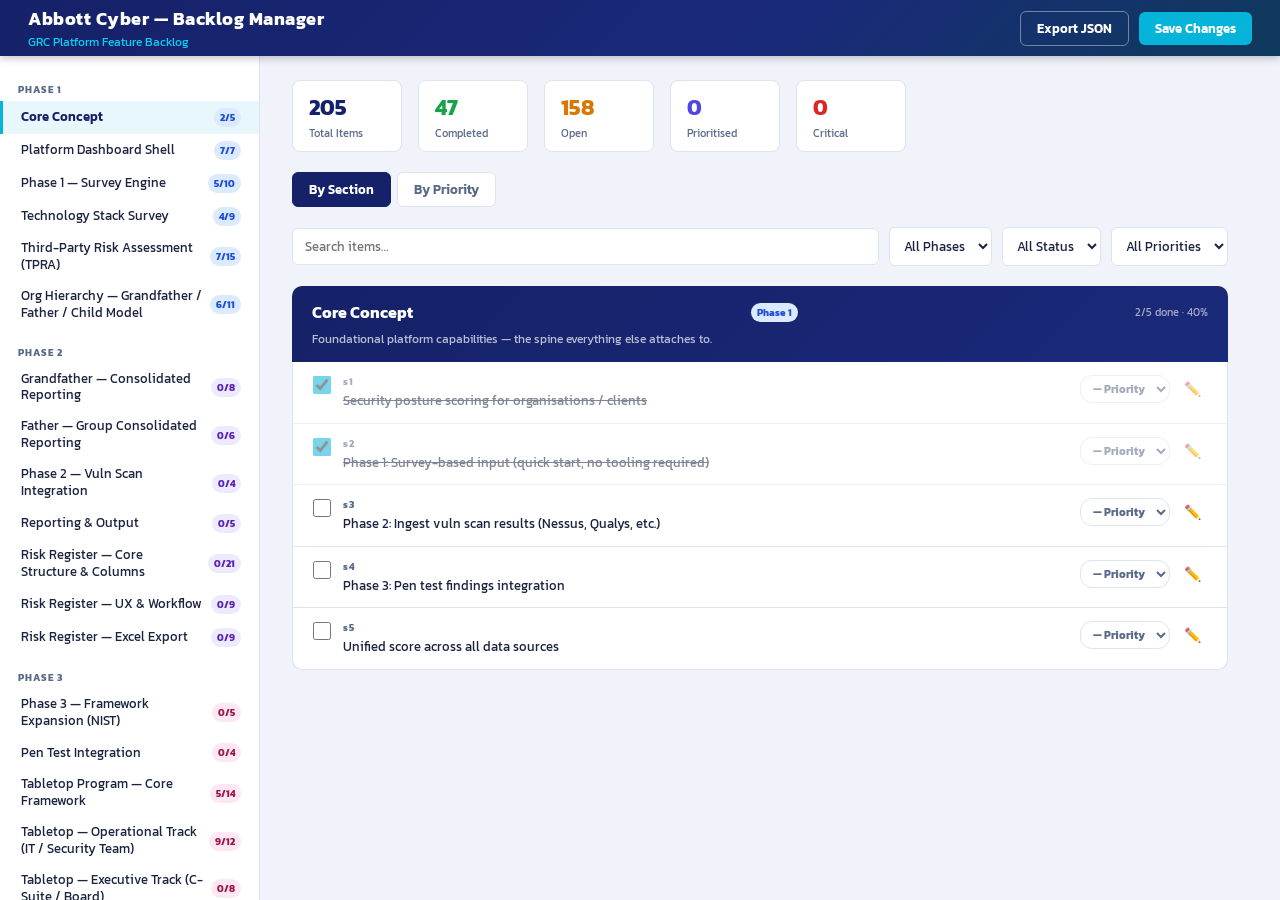
==== backlog-manager.html @ 42453153 "feat: add 8 new backlog items and backlog manager UI Added TPRA enhancements (tp11–tp15): Technical " ====
<!DOCTYPE html>
<html lang="en">
<head>
<meta charset="UTF-8">
<meta name="viewport" content="width=device-width, initial-scale=1.0">
<title>Abbott Cyber — Backlog Manager</title>
<link href="https://fonts.googleapis.com/css2?family=Kanit:wght@400;600;700&display=swap" rel="stylesheet">
<style>
  :root {
    --navy:   #152168;
    --navy2:  #1a2a7a;
    --cyan:   #07B4D9;
    --cyan2:  #07D1F2;
    --bg:     #f0f4fa;
    --card:   #fff;
    --border: #dde3ef;
    --text:   #1a2340;
    --muted:  #5a6a8a;
    --green:  #16a34a;
    --amber:  #d97706;
    --red:    #dc2626;
    --indigo: #4f46e5;
  }
  * { box-sizing: border-box; margin: 0; padding: 0; }
  body { font-family: 'Kanit', sans-serif; background: var(--bg); color: var(--text); font-size: 14px; }

  /* TOP BAR */
  .topbar {
    background: linear-gradient(135deg, var(--navy) 0%, var(--navy2) 60%, #0e3a5c 100%);
    color: #fff;
    padding: 0 28px;
    height: 56px;
    display: flex;
    align-items: center;
    justify-content: space-between;
    box-shadow: 0 2px 8px rgba(0,0,0,.25);
    position: sticky;
    top: 0;
    z-index: 100;
  }
  .topbar-title { font-size: 18px; font-weight: 700; letter-spacing: .5px; }
  .topbar-sub { font-size: 12px; color: var(--cyan2); margin-top: 1px; }
  .topbar-actions { display: flex; gap: 10px; align-items: center; }
  .btn { padding: 7px 16px; border-radius: 6px; font-family: 'Kanit', sans-serif; font-size: 13px; font-weight: 600; cursor: pointer; border: none; transition: all .15s; }
  .btn-cyan { background: var(--cyan); color: #fff; }
  .btn-cyan:hover { background: var(--cyan2); }
  .btn-outline { background: transparent; border: 1.5px solid rgba(255,255,255,.4); color: #fff; }
  .btn-outline:hover { border-color: var(--cyan); color: var(--cyan); }
  .btn-sm { padding: 4px 10px; font-size: 12px; }

  /* LAYOUT */
  .layout { display: flex; min-height: calc(100vh - 56px); }

  /* SIDEBAR */
  .sidebar {
    width: 260px;
    min-width: 260px;
    background: #fff;
    border-right: 1px solid var(--border);
    padding: 16px 0;
    position: sticky;
    top: 56px;
    height: calc(100vh - 56px);
    overflow-y: auto;
  }
  .sidebar-section { padding: 6px 0; }
  .sidebar-header {
    font-size: 10px;
    font-weight: 700;
    color: var(--muted);
    letter-spacing: 1px;
    text-transform: uppercase;
    padding: 4px 18px 4px;
  }
  .sidebar-item {
    display: flex;
    align-items: center;
    gap: 8px;
    padding: 7px 18px;
    cursor: pointer;
    border-left: 3px solid transparent;
    transition: all .12s;
    font-size: 13px;
  }
  .sidebar-item:hover { background: var(--bg); }
  .sidebar-item.active { border-left-color: var(--cyan); background: #e8f7fc; color: var(--navy); font-weight: 600; }
  .sidebar-phase-badge {
    margin-left: auto;
    font-size: 10px;
    padding: 2px 6px;
    border-radius: 10px;
    font-weight: 700;
  }
  .phase-1 { background: #dbeafe; color: #1d4ed8; }
  .phase-2 { background: #ede9fe; color: #5b21b6; }
  .phase-3 { background: #fce7f3; color: #9d174d; }
  .sidebar-count { font-size: 11px; color: var(--muted); }

  /* MAIN */
  .main { flex: 1; padding: 24px 32px; max-width: 1000px; }

  /* FILTER BAR */
  .filter-bar {
    display: flex;
    gap: 10px;
    margin-bottom: 20px;
    align-items: center;
    flex-wrap: wrap;
  }
  .filter-bar input {
    flex: 1;
    min-width: 200px;
    padding: 8px 12px;
    border: 1.5px solid var(--border);
    border-radius: 6px;
    font-family: 'Kanit', sans-serif;
    font-size: 13px;
    background: #fff;
    color: var(--text);
  }
  .filter-bar input:focus { outline: none; border-color: var(--cyan); }
  .filter-bar select {
    padding: 8px 10px;
    border: 1.5px solid var(--border);
    border-radius: 6px;
    font-family: 'Kanit', sans-serif;
    font-size: 13px;
    background: #fff;
    color: var(--text);
    cursor: pointer;
  }
  .filter-bar select:focus { outline: none; border-color: var(--cyan); }

  /* SECTION HEADER */
  .section-header {
    background: linear-gradient(135deg, var(--navy), var(--navy2));
    color: #fff;
    border-radius: 10px 10px 0 0;
    padding: 14px 20px;
    margin-bottom: 0;
  }
  .section-header h2 { font-size: 16px; font-weight: 700; }
  .section-header .section-meta { font-size: 12px; color: var(--cyan2); margin-top: 2px; }
  .section-desc { font-size: 12px; color: rgba(255,255,255,.7); margin-top: 6px; line-height: 1.5; }

  /* ITEM CARDS */
  .items-container {
    border: 1px solid var(--border);
    border-top: none;
    border-radius: 0 0 10px 10px;
    overflow: hidden;
    margin-bottom: 28px;
    background: #fff;
  }
  .item-row {
    display: flex;
    align-items: flex-start;
    gap: 12px;
    padding: 12px 20px;
    border-bottom: 1px solid var(--border);
    transition: background .1s;
  }
  .item-row:last-child { border-bottom: none; }
  .item-row:hover { background: #fafbfe; }
  .item-row.done-row { opacity: .55; }
  .item-row.done-row .item-text { text-decoration: line-through; }

  .item-check {
    width: 18px;
    height: 18px;
    accent-color: var(--cyan);
    cursor: pointer;
    margin-top: 2px;
    flex-shrink: 0;
  }
  .item-body { flex: 1; min-width: 0; }
  .item-id { font-size: 10px; color: var(--muted); font-weight: 700; letter-spacing: .5px; margin-bottom: 2px; }
  .item-text { font-size: 13px; line-height: 1.5; color: var(--text); }
  .item-notes { font-size: 11px; color: var(--muted); margin-top: 4px; line-height: 1.4; font-style: italic; }

  .item-controls { display: flex; gap: 8px; align-items: center; flex-shrink: 0; margin-top: 1px; }

  /* PRIORITY BADGE */
  .priority-select {
    padding: 4px 8px;
    border-radius: 12px;
    font-family: 'Kanit', sans-serif;
    font-size: 11px;
    font-weight: 700;
    border: 1.5px solid var(--border);
    cursor: pointer;
    background: #fff;
    color: var(--muted);
    transition: all .12s;
  }
  .priority-select:focus { outline: none; }
  .priority-select.p-critical { background: #fef2f2; border-color: var(--red); color: var(--red); }
  .priority-select.p-high { background: #fff7ed; border-color: #ea580c; color: #ea580c; }
  .priority-select.p-medium { background: #fffbeb; border-color: var(--amber); color: var(--amber); }
  .priority-select.p-low { background: #f0fdf4; border-color: var(--green); color: var(--green); }
  .priority-select.p-none { background: #fff; border-color: var(--border); color: var(--muted); }

  /* EDIT INLINE */
  .item-text-edit {
    width: 100%;
    font-family: 'Kanit', sans-serif;
    font-size: 13px;
    line-height: 1.5;
    padding: 4px 6px;
    border: 1.5px solid var(--cyan);
    border-radius: 4px;
    resize: vertical;
    color: var(--text);
    background: #f8fdff;
  }
  .item-text-edit:focus { outline: none; }
  .edit-actions { display: flex; gap: 6px; margin-top: 6px; }
  .btn-save { background: var(--cyan); color: #fff; }
  .btn-save:hover { background: var(--cyan2); }
  .btn-cancel { background: var(--bg); color: var(--muted); border: 1px solid var(--border); }
  .btn-icon {
    background: none;
    border: none;
    cursor: pointer;
    color: var(--muted);
    padding: 4px 6px;
    border-radius: 4px;
    font-size: 14px;
    transition: all .12s;
  }
  .btn-icon:hover { background: var(--bg); color: var(--navy); }

  /* STATS BAR */
  .stats-bar {
    display: flex;
    gap: 16px;
    margin-bottom: 20px;
    flex-wrap: wrap;
  }
  .stat-chip {
    background: #fff;
    border: 1px solid var(--border);
    border-radius: 8px;
    padding: 10px 16px;
    min-width: 110px;
  }
  .stat-val { font-size: 22px; font-weight: 700; color: var(--navy); }
  .stat-label { font-size: 11px; color: var(--muted); margin-top: 1px; }

  /* PRIORITY VIEW */
  .priority-group { margin-bottom: 24px; }
  .priority-group-header {
    font-size: 12px;
    font-weight: 700;
    letter-spacing: .5px;
    text-transform: uppercase;
    padding: 8px 16px;
    border-radius: 6px;
    margin-bottom: 8px;
    display: flex;
    align-items: center;
    gap: 8px;
  }
  .pg-critical { background: #fef2f2; color: var(--red); border: 1px solid #fecaca; }
  .pg-high { background: #fff7ed; color: #c2410c; border: 1px solid #fed7aa; }
  .pg-medium { background: #fffbeb; color: #92400e; border: 1px solid #fde68a; }
  .pg-low { background: #f0fdf4; color: #166534; border: 1px solid #bbf7d0; }
  .pg-unset { background: var(--bg); color: var(--muted); border: 1px solid var(--border); }
  .pg-count { margin-left: auto; font-size: 11px; }

  /* TOAST */
  #toast {
    position: fixed;
    bottom: 24px;
    right: 24px;
    background: var(--navy);
    color: #fff;
    padding: 10px 18px;
    border-radius: 8px;
    font-size: 13px;
    font-weight: 600;
    box-shadow: 0 4px 12px rgba(0,0,0,.3);
    z-index: 9999;
    display: none;
    animation: fadein .2s ease;
  }
  @keyframes fadein { from { opacity:0; transform:translateY(8px); } to { opacity:1; transform:translateY(0); } }

  /* VIEW TABS */
  .view-tabs { display: flex; gap: 6px; margin-bottom: 20px; }
  .view-tab {
    padding: 7px 16px;
    border-radius: 6px;
    font-size: 13px;
    font-weight: 600;
    cursor: pointer;
    background: #fff;
    border: 1.5px solid var(--border);
    color: var(--muted);
    transition: all .12s;
  }
  .view-tab.active { background: var(--navy); color: #fff; border-color: var(--navy); }
  .view-tab:hover:not(.active) { border-color: var(--cyan); color: var(--navy); }

  .hidden { display: none !important; }
</style>
</head>
<body>

<div class="topbar">
  <div>
    <div class="topbar-title">Abbott Cyber — Backlog Manager</div>
    <div class="topbar-sub">GRC Platform Feature Backlog</div>
  </div>
  <div class="topbar-actions">
    <button class="btn btn-outline" onclick="exportJSON()">Export JSON</button>
    <button class="btn btn-cyan" onclick="saveAll()">Save Changes</button>
  </div>
</div>

<div class="layout">
  <!-- SIDEBAR -->
  <div class="sidebar" id="sidebar"></div>

  <!-- MAIN CONTENT -->
  <div class="main">
    <div class="stats-bar" id="statsBar"></div>

    <div class="view-tabs">
      <div class="view-tab active" data-view="section" onclick="switchView('section')">By Section</div>
      <div class="view-tab" data-view="priority" onclick="switchView('priority')">By Priority</div>
    </div>

    <div class="filter-bar">
      <input type="text" id="searchInput" placeholder="Search items…" oninput="renderMain()">
      <select id="phaseFilter" onchange="renderMain()">
        <option value="">All Phases</option>
        <option value="1">Phase 1</option>
        <option value="2">Phase 2</option>
        <option value="3">Phase 3</option>
      </select>
      <select id="statusFilter" onchange="renderMain()">
        <option value="">All Status</option>
        <option value="open">Open</option>
        <option value="done">Done</option>
      </select>
      <select id="priorityFilter" onchange="renderMain()">
        <option value="">All Priorities</option>
        <option value="Critical">Critical</option>
        <option value="High">High</option>
        <option value="Medium">Medium</option>
        <option value="Low">Low</option>
        <option value="none">Unset</option>
      </select>
    </div>

    <div id="mainContent"></div>
  </div>
</div>

<div id="toast"></div>

<script>
// ── DATA ──────────────────────────────────────────────────────────────────────
let backlog = null;
let activeSectionId = null;
let activeView = 'section';
let editingItemId = null;

const BACKLOG_PATH = 'backlog.json';
const PRIORITY_LEVELS = ['Critical', 'High', 'Medium', 'Low'];
const PRIORITY_CLASS = { Critical: 'p-critical', High: 'p-high', Medium: 'p-medium', Low: 'p-low' };

async function loadBacklog() {
  try {
    const r = await fetch(BACKLOG_PATH + '?t=' + Date.now());
    backlog = await r.json();
    activeSectionId = backlog.sections[0].id;
    renderSidebar();
    renderStats();
    renderMain();
  } catch(e) {
    document.getElementById('mainContent').innerHTML =
      `<div style="color:red;padding:20px">Could not load backlog.json — open this file from the same folder as backlog.json.</div>`;
  }
}

// ── SIDEBAR ───────────────────────────────────────────────────────────────────
function renderSidebar() {
  const phases = [1, 2, 3];
  let html = '';
  for (const ph of phases) {
    const sections = backlog.sections.filter(s => s.phase === ph);
    if (!sections.length) continue;
    html += `<div class="sidebar-section">
      <div class="sidebar-header">Phase ${ph}</div>`;
    for (const sec of sections) {
      const total = sec.items.length;
      const done = sec.items.filter(i => i.done).length;
      const active = sec.id === activeSectionId ? 'active' : '';
      html += `<div class="sidebar-item ${active}" onclick="selectSection('${sec.id}')">
        <span style="flex:1;line-height:1.3">${sec.title}</span>
        <span class="sidebar-phase-badge phase-${ph}">${done}/${total}</span>
      </div>`;
    }
    html += `</div>`;
  }
  document.getElementById('sidebar').innerHTML = html;
}

function selectSection(id) {
  activeSectionId = id;
  renderSidebar();
  renderMain();
  document.getElementById('mainContent').scrollIntoView({ behavior: 'smooth', block: 'start' });
}

// ── STATS ─────────────────────────────────────────────────────────────────────
function renderStats() {
  const allItems = backlog.sections.flatMap(s => s.items);
  const total = allItems.length;
  const done = allItems.filter(i => i.done).length;
  const open = total - done;
  const prioritised = allItems.filter(i => i.priority && i.priority !== 'none').length;
  const critical = allItems.filter(i => i.priority === 'Critical').length;
  document.getElementById('statsBar').innerHTML = `
    <div class="stat-chip"><div class="stat-val">${total}</div><div class="stat-label">Total Items</div></div>
    <div class="stat-chip"><div class="stat-val" style="color:var(--green)">${done}</div><div class="stat-label">Completed</div></div>
    <div class="stat-chip"><div class="stat-val" style="color:var(--amber)">${open}</div><div class="stat-label">Open</div></div>
    <div class="stat-chip"><div class="stat-val" style="color:var(--indigo)">${prioritised}</div><div class="stat-label">Prioritised</div></div>
    <div class="stat-chip"><div class="stat-val" style="color:var(--red)">${critical}</div><div class="stat-label">Critical</div></div>
  `;
}

// ── MAIN CONTENT ──────────────────────────────────────────────────────────────
function switchView(v) {
  activeView = v;
  document.querySelectorAll('.view-tab').forEach(t => {
    t.classList.toggle('active', t.dataset.view === v);
  });
  renderMain();
}

function getFilters() {
  return {
    search: document.getElementById('searchInput').value.toLowerCase(),
    phase: document.getElementById('phaseFilter').value,
    status: document.getElementById('statusFilter').value,
    priority: document.getElementById('priorityFilter').value,
  };
}

function itemMatchesFilters(item, section, f) {
  if (f.search && !item.text.toLowerCase().includes(f.search) && !item.id.includes(f.search)) return false;
  if (f.phase && String(section.phase) !== f.phase) return false;
  if (f.status === 'open' && item.done) return false;
  if (f.status === 'done' && !item.done) return false;
  if (f.priority) {
    const ip = item.priority || 'none';
    if (f.priority === 'none' && ip !== 'none') return false;
    if (f.priority !== 'none' && ip !== f.priority) return false;
  }
  return true;
}

function renderMain() {
  if (!backlog) return;
  const f = getFilters();
  if (activeView === 'section') renderSectionView(f);
  else renderPriorityView(f);
}

function renderSectionView(f) {
  const sections = f.phase || f.search || f.status || f.priority
    ? backlog.sections
    : backlog.sections.filter(s => s.id === activeSectionId);

  let html = '';
  for (const sec of sections) {
    const items = sec.items.filter(item => itemMatchesFilters(item, sec, f));
    if (!items.length) continue;
    html += renderSection(sec, items);
  }
  if (!html) html = `<div style="color:var(--muted);padding:20px">No items match the current filters.</div>`;
  document.getElementById('mainContent').innerHTML = html;
}

function renderSection(sec, items) {
  const done = sec.items.filter(i => i.done).length;
  const pct = Math.round(done / sec.items.length * 100);
  let html = `
    <div class="section-header">
      <div style="display:flex;align-items:center;gap:12px">
        <h2>${sec.title}</h2>
        <span class="sidebar-phase-badge phase-${sec.phase}">Phase ${sec.phase}</span>
        <span style="font-size:11px;color:rgba(255,255,255,.6);margin-left:auto">${done}/${sec.items.length} done · ${pct}%</span>
      </div>
      ${sec.description ? `<div class="section-desc">${sec.description}</div>` : ''}
    </div>
    <div class="items-container">`;
  for (const item of items) {
    html += renderItem(item, sec);
  }
  html += `</div>`;
  return html;
}

function renderItem(item, sec) {
  const pClass = item.priority ? PRIORITY_CLASS[item.priority] || 'p-none' : 'p-none';
  const doneClass = item.done ? 'done-row' : '';
  const isEditing = editingItemId === item.id;

  let textHtml;
  if (isEditing) {
    textHtml = `
      <textarea class="item-text-edit" id="edit-${item.id}" rows="3">${escHtml(item.text)}</textarea>
      <div class="edit-actions">
        <button class="btn btn-sm btn-save" onclick="saveItemText('${item.id}')">Save</button>
        <button class="btn btn-sm btn-cancel" onclick="cancelEdit()">Cancel</button>
      </div>`;
  } else {
    textHtml = `<div class="item-text">${escHtml(item.text)}</div>`;
  }

  const notesHtml = item.notes ? `<div class="item-notes">${escHtml(item.notes)}</div>` : '';

  const priorityOptions = ['', ...PRIORITY_LEVELS].map(p => {
    const sel = (item.priority || '') === p ? 'selected' : '';
    const label = p || '— Priority';
    return `<option value="${p}" ${sel}>${label}</option>`;
  }).join('');

  return `
    <div class="item-row ${doneClass}" id="row-${item.id}">
      <input type="checkbox" class="item-check" ${item.done ? 'checked' : ''}
        onchange="toggleDone('${item.id}', this.checked)" title="Mark done">
      <div class="item-body">
        <div class="item-id">${item.id}</div>
        ${textHtml}
        ${notesHtml}
      </div>
      <div class="item-controls">
        <select class="priority-select ${pClass}" onchange="setPriority('${item.id}', this.value)" title="Set priority">
          ${priorityOptions}
        </select>
        ${!isEditing ? `<button class="btn-icon" onclick="startEdit('${item.id}')" title="Edit text">✏️</button>` : ''}
      </div>
    </div>`;
}

function renderPriorityView(f) {
  const groups = { Critical: [], High: [], Medium: [], Low: [], '': [] };
  for (const sec of backlog.sections) {
    for (const item of sec.items) {
      if (!itemMatchesFilters(item, sec, f)) continue;
      const p = item.priority || '';
      groups[p].push({ item, sec });
    }
  }

  const pgMeta = {
    Critical: { cls: 'pg-critical', label: 'Critical' },
    High:     { cls: 'pg-high',     label: 'High' },
    Medium:   { cls: 'pg-medium',   label: 'Medium' },
    Low:      { cls: 'pg-low',      label: 'Low' },
    '':       { cls: 'pg-unset',    label: 'Unset / No Priority' },
  };

  let html = '';
  for (const [p, entries] of Object.entries(groups)) {
    if (!entries.length) continue;
    const m = pgMeta[p];
    html += `<div class="priority-group">
      <div class="priority-group-header ${m.cls}">
        ${m.label}
        <span class="pg-count">${entries.length} item${entries.length !== 1 ? 's' : ''}</span>
      </div>
      <div class="items-container">`;
    for (const { item, sec } of entries) {
      html += renderItem(item, sec);
    }
    html += `</div></div>`;
  }
  if (!html) html = `<div style="color:var(--muted);padding:20px">No items match the current filters.</div>`;
  document.getElementById('mainContent').innerHTML = html;
}

// ── ACTIONS ───────────────────────────────────────────────────────────────────
function toggleDone(id, val) {
  const item = findItem(id);
  if (item) item.done = val;
  renderStats();
  renderMain();
  showToast(val ? '✅ Marked done' : '↩️ Marked open');
}

function setPriority(id, val) {
  const item = findItem(id);
  if (item) item.priority = val || null;
  renderStats();
  renderMain();
  showToast('Priority updated');
}

function startEdit(id) {
  editingItemId = id;
  renderMain();
  const el = document.getElementById(`edit-${id}`);
  if (el) { el.focus(); el.selectionStart = el.value.length; }
}

function saveItemText(id) {
  const el = document.getElementById(`edit-${id}`);
  if (!el) return;
  const item = findItem(id);
  if (item) item.text = el.value.trim();
  editingItemId = null;
  renderMain();
  showToast('Item updated');
}

function cancelEdit() {
  editingItemId = null;
  renderMain();
}

function findItem(id) {
  for (const sec of backlog.sections) {
    const item = sec.items.find(i => i.id === id);
    if (item) return item;
  }
  return null;
}

// ── SAVE / EXPORT ─────────────────────────────────────────────────────────────
function saveAll() {
  const json = JSON.stringify(backlog, null, 2);
  const blob = new Blob([json], { type: 'application/json' });
  const url = URL.createObjectURL(blob);
  const a = document.createElement('a');
  a.href = url;
  a.download = 'backlog.json';
  a.click();
  URL.revokeObjectURL(url);
  showToast('💾 backlog.json downloaded — replace the file in your project folder');
}

function exportJSON() {
  saveAll();
}

// ── UTILS ─────────────────────────────────────────────────────────────────────
function showToast(msg) {
  const t = document.getElementById('toast');
  t.textContent = msg;
  t.style.display = 'block';
  clearTimeout(t._timer);
  t._timer = setTimeout(() => { t.style.display = 'none'; }, 2500);
}

function escHtml(str) {
  return String(str || '').replace(/&/g,'&amp;').replace(/</g,'&lt;').replace(/>/g,'&gt;').replace(/"/g,'&quot;');
}

// ── INIT ──────────────────────────────────────────────────────────────────────
loadBacklog();
</script>
</body>
</html>
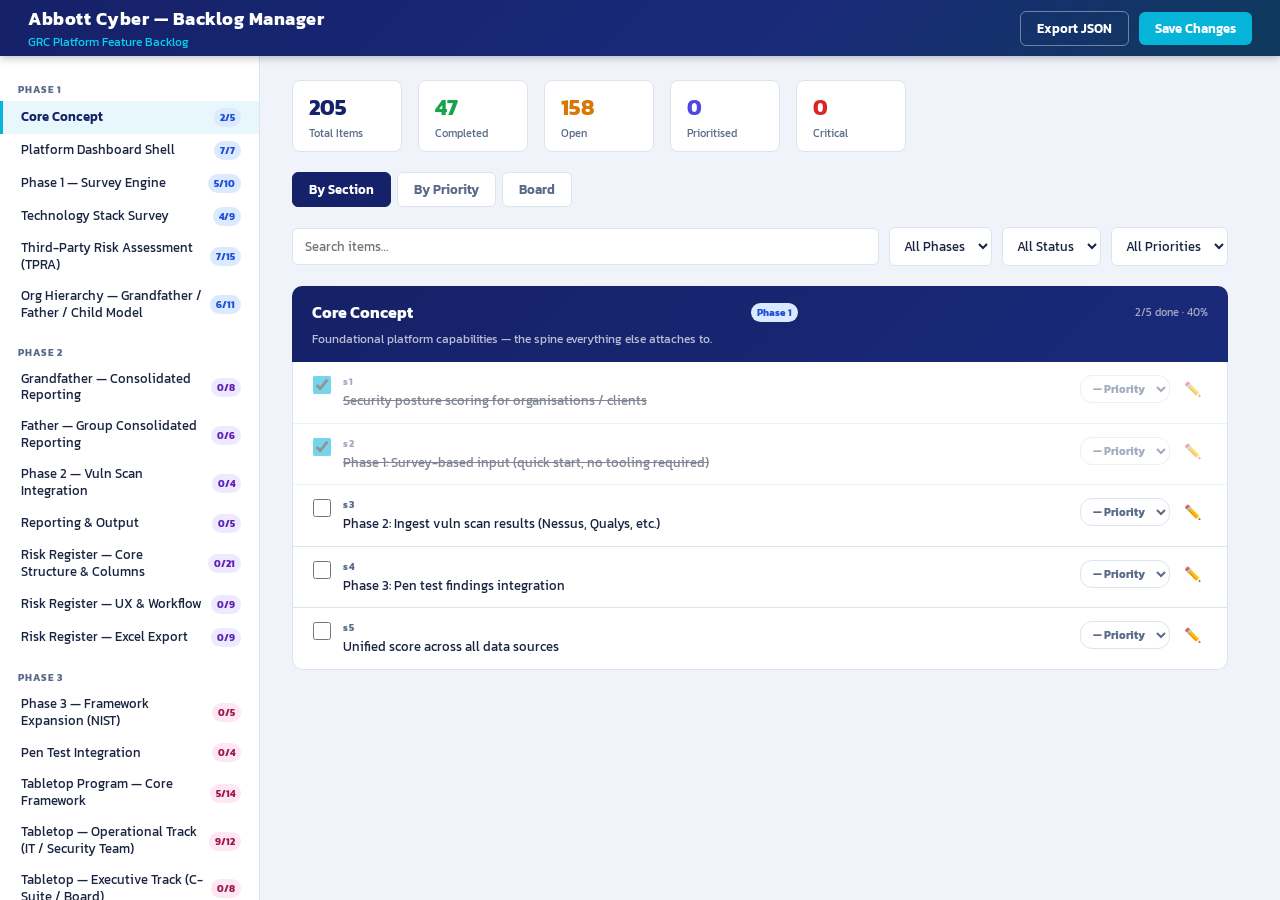
==== commit 783c90cc: "feat: add Trello-style board view to backlog manager New 'Board' tab shows all items as draggable ca" ====
--- a/backlog-manager.html
+++ b/backlog-manager.html
@@ -303,6 +303,43 @@
   .view-tab:hover:not(.active) { border-color: var(--cyan); color: var(--navy); }
 
   .hidden { display: none !important; }
+
+  /* BOARD VIEW */
+  .board-view { display: flex; gap: 14px; overflow-x: auto; padding-bottom: 20px; min-height: 420px; align-items: flex-start; }
+  .board-col {
+    min-width: 260px; width: 260px; flex-shrink: 0;
+    display: flex; flex-direction: column;
+    background: var(--bg); border-radius: 10px;
+    border: 2px solid transparent; transition: border-color .15s, background .15s;
+  }
+  .board-col.drag-over { border-color: var(--cyan); background: #e8f7fc; }
+  .board-col-header {
+    padding: 10px 14px; border-radius: 8px 8px 0 0;
+    font-size: 12px; font-weight: 700; letter-spacing: .5px; text-transform: uppercase;
+    display: flex; align-items: center; justify-content: space-between;
+  }
+  .board-col-body {
+    flex: 1; padding: 8px; display: flex; flex-direction: column; gap: 8px;
+    min-height: 80px; max-height: calc(100vh - 280px); overflow-y: auto;
+  }
+  .board-card {
+    background: #fff; border-radius: 7px; padding: 10px 12px;
+    border: 1px solid var(--border); border-left: 3px solid var(--border);
+    cursor: grab; transition: box-shadow .12s, opacity .12s; user-select: none;
+  }
+  .board-card:hover { box-shadow: 0 2px 8px rgba(0,0,0,.1); }
+  .board-card.dragging { opacity: .35; cursor: grabbing; }
+  .board-card.done-card .bc-text { text-decoration: line-through; color: var(--muted); }
+  .board-card.bc-critical { border-left-color: var(--red); }
+  .board-card.bc-high     { border-left-color: #ea580c; }
+  .board-card.bc-medium   { border-left-color: var(--amber); }
+  .board-card.bc-low      { border-left-color: var(--green); }
+  .bc-id   { font-size: 10px; color: var(--muted); font-weight: 700; margin-bottom: 4px; }
+  .bc-text { font-size: 12px; line-height: 1.45; color: var(--text); display: -webkit-box; -webkit-line-clamp: 3; -webkit-box-orient: vertical; overflow: hidden; }
+  .bc-footer { display: flex; align-items: center; gap: 6px; margin-top: 8px; }
+  .bc-section { font-size: 10px; color: var(--muted); background: #eef0f6; padding: 2px 7px; border-radius: 4px; white-space: nowrap; overflow: hidden; text-overflow: ellipsis; max-width: 160px; }
+  .bc-done { width: 14px; height: 14px; accent-color: var(--cyan); cursor: pointer; margin-left: auto; flex-shrink: 0; }
+  .board-drop-hint { font-size: 11px; color: var(--muted); text-align: center; padding: 16px 8px; border: 1.5px dashed var(--border); border-radius: 6px; }
 </style>
 </head>
 <body>
@@ -329,6 +366,7 @@
     <div class="view-tabs">
       <div class="view-tab active" data-view="section" onclick="switchView('section')">By Section</div>
       <div class="view-tab" data-view="priority" onclick="switchView('priority')">By Priority</div>
+      <div class="view-tab" data-view="board" onclick="switchView('board')">Board</div>
     </div>
 
     <div class="filter-bar">
@@ -467,7 +505,8 @@
   if (!backlog) return;
   const f = getFilters();
   if (activeView === 'section') renderSectionView(f);
-  else renderPriorityView(f);
+  else if (activeView === 'priority') renderPriorityView(f);
+  else renderBoardView(f);
 }
 
 function renderSectionView(f) {
@@ -585,6 +624,102 @@
   document.getElementById('mainContent').innerHTML = html;
 }
 
+// ── BOARD VIEW ────────────────────────────────────────────────────────────────
+let draggedItemId = null;
+
+const BOARD_COLS = [
+  { key: 'Critical', label: 'Critical',         hdrCls: 'pg-critical', cardCls: 'bc-critical' },
+  { key: 'High',     label: 'High',             hdrCls: 'pg-high',     cardCls: 'bc-high'     },
+  { key: 'Medium',   label: 'Medium',           hdrCls: 'pg-medium',   cardCls: 'bc-medium'   },
+  { key: 'Low',      label: 'Low',              hdrCls: 'pg-low',      cardCls: 'bc-low'      },
+  { key: '',         label: 'Unset',            hdrCls: 'pg-unset',    cardCls: ''            },
+];
+
+function renderBoardView(f) {
+  const groups = {};
+  BOARD_COLS.forEach(c => { groups[c.key] = []; });
+  for (const sec of backlog.sections) {
+    for (const item of sec.items) {
+      if (!itemMatchesFilters(item, sec, f)) continue;
+      const p = item.priority || '';
+      if (p in groups) groups[p].push({ item, sec });
+    }
+  }
+  let html = '<div class="board-view">';
+  for (const col of BOARD_COLS) {
+    const entries = groups[col.key];
+    const colId = 'col-' + (col.key || 'unset');
+    const cards = entries.length
+      ? entries.map(({ item, sec }) => renderBoardCard(item, sec, col.cardCls)).join('')
+      : `<div class="board-drop-hint">Drop here</div>`;
+    html += `
+    <div class="board-col" id="${colId}"
+      ondragover="boardDragOver(event, '${col.key}')"
+      ondrop="boardDrop(event, '${col.key}')">
+      <div class="board-col-header ${col.hdrCls}">
+        <span>${col.label}</span>
+        <span>${entries.length}</span>
+      </div>
+      <div class="board-col-body">${cards}</div>
+    </div>`;
+  }
+  html += '</div>';
+  document.getElementById('mainContent').innerHTML = html;
+}
+
+function renderBoardCard(item, sec, cardCls) {
+  const doneClass = item.done ? 'done-card' : '';
+  return `<div class="board-card ${cardCls} ${doneClass}" id="bcard-${item.id}"
+    draggable="true"
+    ondragstart="boardDragStart(event,'${item.id}')"
+    ondragend="boardDragEnd(event)">
+    <div class="bc-id">${item.id}</div>
+    <div class="bc-text">${escHtml(item.text)}</div>
+    <div class="bc-footer">
+      <span class="bc-section" title="${escHtml(sec.title)}">${escHtml(sec.title)}</span>
+      <input type="checkbox" class="bc-done" ${item.done ? 'checked' : ''}
+        onchange="toggleDone('${item.id}', this.checked)" title="Mark done">
+    </div>
+  </div>`;
+}
+
+function boardDragStart(e, id) {
+  draggedItemId = id;
+  e.dataTransfer.effectAllowed = 'move';
+  setTimeout(() => {
+    const el = document.getElementById('bcard-' + id);
+    if (el) el.classList.add('dragging');
+  }, 0);
+}
+
+function boardDragEnd(e) {
+  if (draggedItemId) {
+    const el = document.getElementById('bcard-' + draggedItemId);
+    if (el) el.classList.remove('dragging');
+  }
+  document.querySelectorAll('.board-col').forEach(c => c.classList.remove('drag-over'));
+  draggedItemId = null;
+}
+
+function boardDragOver(e, priority) {
+  e.preventDefault();
+  e.dataTransfer.dropEffect = 'move';
+  document.querySelectorAll('.board-col').forEach(c => c.classList.remove('drag-over'));
+  e.currentTarget.classList.add('drag-over');
+}
+
+function boardDrop(e, priority) {
+  e.preventDefault();
+  if (!draggedItemId) return;
+  const item = findItem(draggedItemId);
+  if (item) item.priority = priority || null;
+  document.querySelectorAll('.board-col').forEach(c => c.classList.remove('drag-over'));
+  draggedItemId = null;
+  renderStats();
+  renderBoardView(getFilters());
+  showToast('Priority updated');
+}
+
 // ── ACTIONS ───────────────────────────────────────────────────────────────────
 function toggleDone(id, val) {
   const item = findItem(id);
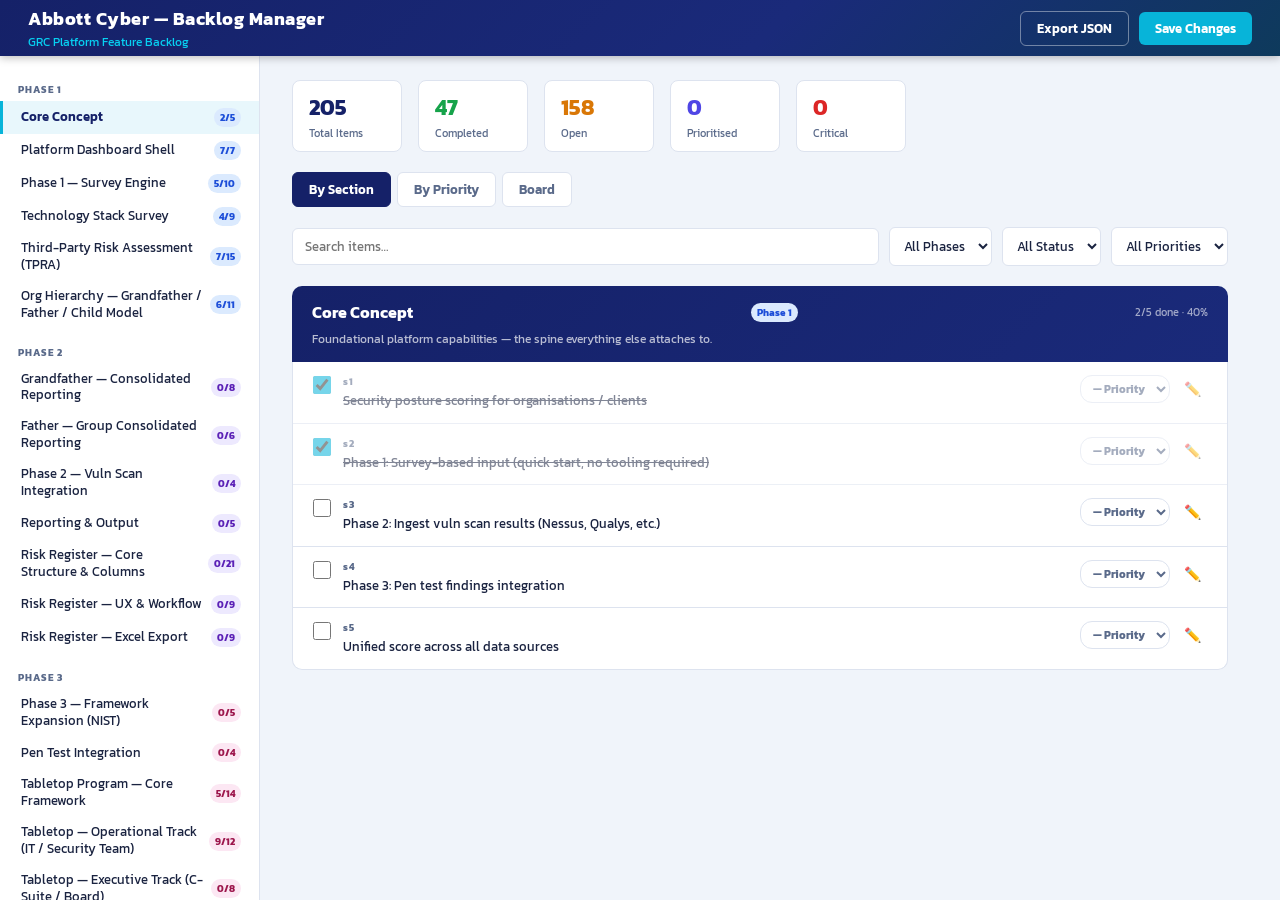
==== commit 298fe203: "fix: use file picker fallback when fetch() blocked on file:// protocol" ====
--- a/backlog-manager.html
+++ b/backlog-manager.html
@@ -412,15 +412,52 @@
 async function loadBacklog() {
   try {
     const r = await fetch(BACKLOG_PATH + '?t=' + Date.now());
+    if (!r.ok) throw new Error('fetch failed');
     backlog = await r.json();
-    activeSectionId = backlog.sections[0].id;
-    renderSidebar();
-    renderStats();
-    renderMain();
+    bootApp();
   } catch(e) {
-    document.getElementById('mainContent').innerHTML =
-      `<div style="color:red;padding:20px">Could not load backlog.json — open this file from the same folder as backlog.json.</div>`;
-  }
+    // fetch() is blocked by Chrome on file:// — show a file picker instead
+    showFilePicker();
+  }
+}
+
+function showFilePicker() {
+  document.getElementById('mainContent').innerHTML = `
+    <div style="text-align:center;padding:64px 20px">
+      <div style="font-size:40px;margin-bottom:16px">📂</div>
+      <div style="font-size:16px;font-weight:700;color:var(--navy);margin-bottom:8px">Select backlog.json</div>
+      <div style="font-size:13px;color:var(--muted);margin-bottom:28px;line-height:1.6">
+        Chrome blocks direct file access when opened via <code>file://</code>.<br>
+        Click below and pick <strong>backlog.json</strong> from your project folder.
+      </div>
+      <label class="btn btn-cyan" style="cursor:pointer;display:inline-flex;align-items:center;gap:8px">
+        📂 Choose backlog.json
+        <input type="file" accept=".json" style="display:none" onchange="handleFilePick(this)">
+      </label>
+    </div>`;
+}
+
+function handleFilePick(input) {
+  const file = input.files[0];
+  if (!file) return;
+  const reader = new FileReader();
+  reader.onload = e => {
+    try {
+      backlog = JSON.parse(e.target.result);
+      bootApp();
+    } catch(err) {
+      document.getElementById('mainContent').innerHTML =
+        `<div style="color:red;padding:20px">Could not parse the selected file — make sure you picked backlog.json.</div>`;
+    }
+  };
+  reader.readAsText(file);
+}
+
+function bootApp() {
+  activeSectionId = backlog.sections[0].id;
+  renderSidebar();
+  renderStats();
+  renderMain();
 }
 
 // ── SIDEBAR ───────────────────────────────────────────────────────────────────
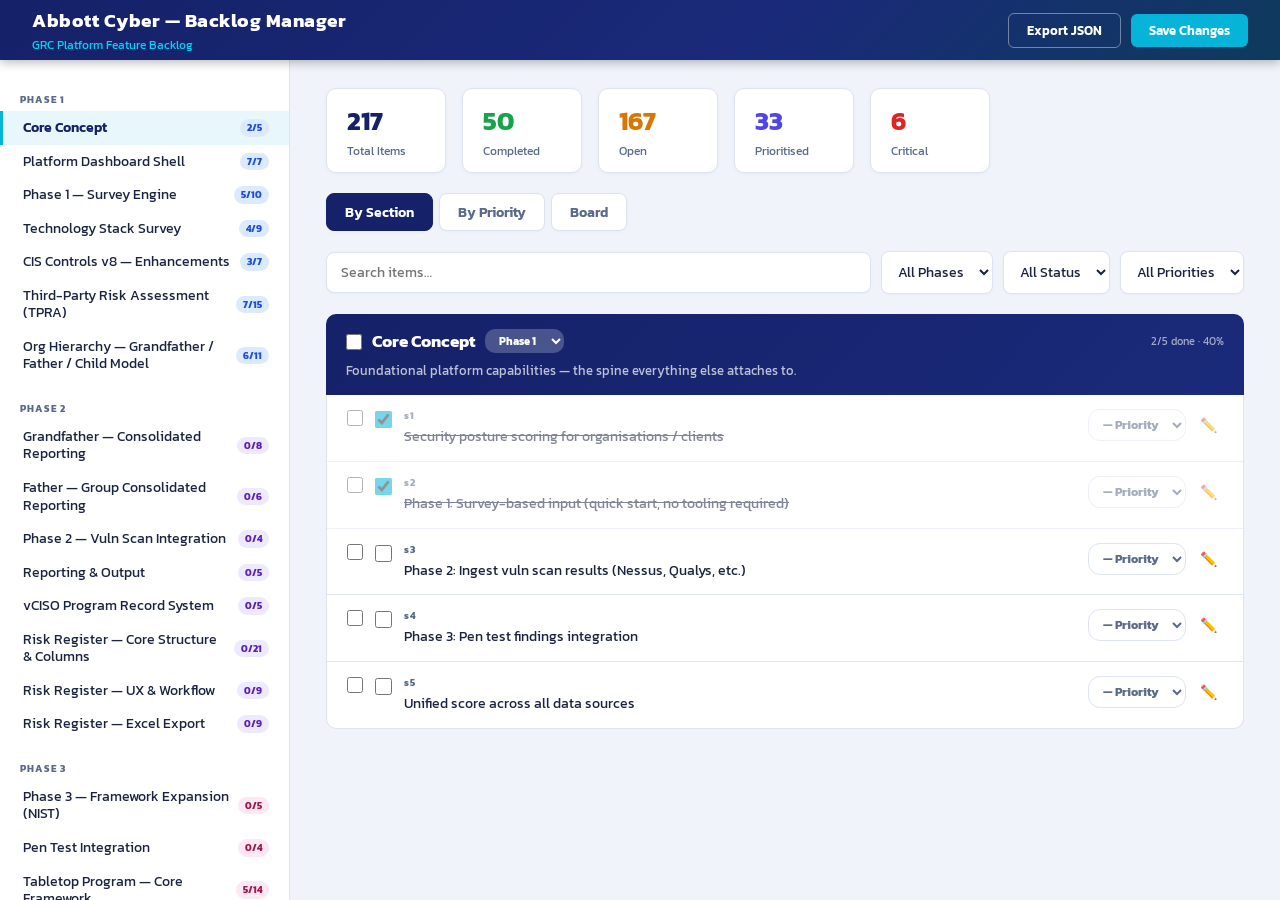
==== commit c7baadb2: "feat: CIS module — comments, Quick Check, and POAM Per-safeguard assessor comments - 💬 Comment butto" ====
--- a/backlog-manager.html
+++ b/backlog-manager.html
@@ -22,26 +22,31 @@
     --indigo: #4f46e5;
   }
   * { box-sizing: border-box; margin: 0; padding: 0; }
-  body { font-family: 'Kanit', sans-serif; background: var(--bg); color: var(--text); font-size: 14px; }
+  body { font-family: 'Kanit', sans-serif; background: #d8e2f0; color: var(--text); font-size: 15px; }
 
   /* TOP BAR */
   .topbar {
     background: linear-gradient(135deg, var(--navy) 0%, var(--navy2) 60%, #0e3a5c 100%);
     color: #fff;
-    padding: 0 28px;
-    height: 56px;
+    height: 60px;
+    box-shadow: 0 2px 10px rgba(0,0,0,.3);
+    position: sticky;
+    top: 0;
+    z-index: 100;
+  }
+  .topbar-content {
+    max-width: 1480px;
+    margin: 0 auto;
+    padding: 0 32px;
+    height: 100%;
     display: flex;
     align-items: center;
     justify-content: space-between;
-    box-shadow: 0 2px 8px rgba(0,0,0,.25);
-    position: sticky;
-    top: 0;
-    z-index: 100;
-  }
-  .topbar-title { font-size: 18px; font-weight: 700; letter-spacing: .5px; }
+  }
+  .topbar-title { font-size: 19px; font-weight: 700; letter-spacing: .5px; }
   .topbar-sub { font-size: 12px; color: var(--cyan2); margin-top: 1px; }
   .topbar-actions { display: flex; gap: 10px; align-items: center; }
-  .btn { padding: 7px 16px; border-radius: 6px; font-family: 'Kanit', sans-serif; font-size: 13px; font-weight: 600; cursor: pointer; border: none; transition: all .15s; }
+  .btn { padding: 7px 18px; border-radius: 6px; font-family: 'Kanit', sans-serif; font-size: 13px; font-weight: 600; cursor: pointer; border: none; transition: all .15s; }
   .btn-cyan { background: var(--cyan); color: #fff; }
   .btn-cyan:hover { background: var(--cyan2); }
   .btn-outline { background: transparent; border: 1.5px solid rgba(255,255,255,.4); color: #fff; }
@@ -49,18 +54,25 @@
   .btn-sm { padding: 4px 10px; font-size: 12px; }
 
   /* LAYOUT */
-  .layout { display: flex; min-height: calc(100vh - 56px); }
+  .layout {
+    display: flex;
+    min-height: calc(100vh - 60px);
+    max-width: 1480px;
+    margin: 0 auto;
+    background: var(--bg);
+    box-shadow: 0 0 60px rgba(21,33,104,0.12);
+  }
 
   /* SIDEBAR */
   .sidebar {
-    width: 260px;
-    min-width: 260px;
+    width: 290px;
+    min-width: 290px;
     background: #fff;
     border-right: 1px solid var(--border);
-    padding: 16px 0;
+    padding: 18px 0;
     position: sticky;
-    top: 56px;
-    height: calc(100vh - 56px);
+    top: 60px;
+    height: calc(100vh - 60px);
     overflow-y: auto;
   }
   .sidebar-section { padding: 6px 0; }
@@ -68,28 +80,31 @@
     font-size: 10px;
     font-weight: 700;
     color: var(--muted);
-    letter-spacing: 1px;
+    letter-spacing: 1.2px;
     text-transform: uppercase;
-    padding: 4px 18px 4px;
+    padding: 8px 20px 4px;
   }
   .sidebar-item {
     display: flex;
     align-items: center;
     gap: 8px;
-    padding: 7px 18px;
+    padding: 8px 20px;
     cursor: pointer;
     border-left: 3px solid transparent;
     transition: all .12s;
-    font-size: 13px;
+    font-size: 13.5px;
+    line-height: 1.35;
   }
   .sidebar-item:hover { background: var(--bg); }
   .sidebar-item.active { border-left-color: var(--cyan); background: #e8f7fc; color: var(--navy); font-weight: 600; }
   .sidebar-phase-badge {
     margin-left: auto;
     font-size: 10px;
-    padding: 2px 6px;
+    padding: 2px 7px;
     border-radius: 10px;
     font-weight: 700;
+    white-space: nowrap;
+    flex-shrink: 0;
   }
   .phase-1 { background: #dbeafe; color: #1d4ed8; }
   .phase-2 { background: #ede9fe; color: #5b21b6; }
@@ -97,7 +112,7 @@
   .sidebar-count { font-size: 11px; color: var(--muted); }
 
   /* MAIN */
-  .main { flex: 1; padding: 24px 32px; max-width: 1000px; }
+  .main { flex: 1; padding: 28px 36px; min-width: 0; }
 
   /* FILTER BAR */
   .filter-bar {
@@ -109,25 +124,27 @@
   }
   .filter-bar input {
     flex: 1;
-    min-width: 200px;
-    padding: 8px 12px;
+    min-width: 220px;
+    padding: 9px 14px;
     border: 1.5px solid var(--border);
-    border-radius: 6px;
+    border-radius: 8px;
     font-family: 'Kanit', sans-serif;
-    font-size: 13px;
+    font-size: 14px;
     background: #fff;
     color: var(--text);
+    box-shadow: 0 1px 3px rgba(21,33,104,.04);
   }
   .filter-bar input:focus { outline: none; border-color: var(--cyan); }
   .filter-bar select {
-    padding: 8px 10px;
+    padding: 9px 12px;
     border: 1.5px solid var(--border);
-    border-radius: 6px;
+    border-radius: 8px;
     font-family: 'Kanit', sans-serif;
-    font-size: 13px;
+    font-size: 14px;
     background: #fff;
     color: var(--text);
     cursor: pointer;
+    box-shadow: 0 1px 3px rgba(21,33,104,.04);
   }
   .filter-bar select:focus { outline: none; border-color: var(--cyan); }
 
@@ -139,9 +156,9 @@
     padding: 14px 20px;
     margin-bottom: 0;
   }
-  .section-header h2 { font-size: 16px; font-weight: 700; }
+  .section-header h2 { font-size: 17px; font-weight: 700; }
   .section-header .section-meta { font-size: 12px; color: var(--cyan2); margin-top: 2px; }
-  .section-desc { font-size: 12px; color: rgba(255,255,255,.7); margin-top: 6px; line-height: 1.5; }
+  .section-desc { font-size: 13px; color: rgba(255,255,255,.72); margin-top: 7px; line-height: 1.55; }
 
   /* ITEM CARDS */
   .items-container {
@@ -156,7 +173,7 @@
     display: flex;
     align-items: flex-start;
     gap: 12px;
-    padding: 12px 20px;
+    padding: 13px 20px;
     border-bottom: 1px solid var(--border);
     transition: background .1s;
   }
@@ -166,26 +183,26 @@
   .item-row.done-row .item-text { text-decoration: line-through; }
 
   .item-check {
-    width: 18px;
-    height: 18px;
+    width: 17px;
+    height: 17px;
     accent-color: var(--cyan);
     cursor: pointer;
-    margin-top: 2px;
+    margin-top: 3px;
     flex-shrink: 0;
   }
   .item-body { flex: 1; min-width: 0; }
-  .item-id { font-size: 10px; color: var(--muted); font-weight: 700; letter-spacing: .5px; margin-bottom: 2px; }
-  .item-text { font-size: 13px; line-height: 1.5; color: var(--text); }
-  .item-notes { font-size: 11px; color: var(--muted); margin-top: 4px; line-height: 1.4; font-style: italic; }
+  .item-id { font-size: 10px; color: var(--muted); font-weight: 700; letter-spacing: .5px; margin-bottom: 3px; }
+  .item-text { font-size: 14px; line-height: 1.55; color: var(--text); }
+  .item-notes { font-size: 12px; color: var(--muted); margin-top: 5px; line-height: 1.45; font-style: italic; }
 
   .item-controls { display: flex; gap: 8px; align-items: center; flex-shrink: 0; margin-top: 1px; }
 
   /* PRIORITY BADGE */
   .priority-select {
-    padding: 4px 8px;
+    padding: 5px 10px;
     border-radius: 12px;
     font-family: 'Kanit', sans-serif;
-    font-size: 11px;
+    font-size: 12px;
     font-weight: 700;
     border: 1.5px solid var(--border);
     cursor: pointer;
@@ -240,12 +257,13 @@
   .stat-chip {
     background: #fff;
     border: 1px solid var(--border);
-    border-radius: 8px;
-    padding: 10px 16px;
-    min-width: 110px;
-  }
-  .stat-val { font-size: 22px; font-weight: 700; color: var(--navy); }
-  .stat-label { font-size: 11px; color: var(--muted); margin-top: 1px; }
+    border-radius: 10px;
+    padding: 12px 20px;
+    min-width: 120px;
+    box-shadow: 0 1px 4px rgba(21,33,104,.05);
+  }
+  .stat-val { font-size: 26px; font-weight: 700; color: var(--navy); }
+  .stat-label { font-size: 12px; color: var(--muted); margin-top: 2px; }
 
   /* PRIORITY VIEW */
   .priority-group { margin-bottom: 24px; }
@@ -289,15 +307,16 @@
   /* VIEW TABS */
   .view-tabs { display: flex; gap: 6px; margin-bottom: 20px; }
   .view-tab {
-    padding: 7px 16px;
-    border-radius: 6px;
-    font-size: 13px;
+    padding: 8px 18px;
+    border-radius: 8px;
+    font-size: 13.5px;
     font-weight: 600;
     cursor: pointer;
     background: #fff;
     border: 1.5px solid var(--border);
     color: var(--muted);
     transition: all .12s;
+    box-shadow: 0 1px 3px rgba(21,33,104,.04);
   }
   .view-tab.active { background: var(--navy); color: #fff; border-color: var(--navy); }
   .view-tab:hover:not(.active) { border-color: var(--cyan); color: var(--navy); }
@@ -340,18 +359,58 @@
   .bc-section { font-size: 10px; color: var(--muted); background: #eef0f6; padding: 2px 7px; border-radius: 4px; white-space: nowrap; overflow: hidden; text-overflow: ellipsis; max-width: 160px; }
   .bc-done { width: 14px; height: 14px; accent-color: var(--cyan); cursor: pointer; margin-left: auto; flex-shrink: 0; }
   .board-drop-hint { font-size: 11px; color: var(--muted); text-align: center; padding: 16px 8px; border: 1.5px dashed var(--border); border-radius: 6px; }
+
+  /* PHASE EDIT + BULK SELECTION */
+  .item-select { width:16px; height:16px; accent-color:var(--indigo); cursor:pointer; flex-shrink:0; margin-top:2px; }
+  .item-row.sel-row { background:#f0f4ff; }
+  .phase-edit-select {
+    padding:3px 10px; border-radius:10px;
+    font-family:'Kanit',sans-serif; font-size:11px; font-weight:700;
+    border:none; cursor:pointer; background:rgba(255,255,255,.22); color:#fff;
+  }
+  .phase-edit-select:focus { outline:none; }
+  .phase-edit-select option { background:var(--navy); color:#fff; }
+  .section-bulk-bar {
+    display:flex; align-items:center; gap:10px; margin-top:8px;
+    padding:6px 12px; background:rgba(255,255,255,.12); border-radius:6px;
+    font-size:12px; color:rgba(255,255,255,.9); flex-wrap:wrap;
+  }
+  .section-bulk-bar select {
+    padding:4px 10px; border-radius:6px; font-family:'Kanit',sans-serif;
+    font-size:12px; font-weight:600; border:1.5px solid rgba(255,255,255,.3);
+    background:rgba(255,255,255,.15); color:#fff; cursor:pointer;
+  }
+  .section-bulk-bar select option { background:var(--navy); }
+  .section-bulk-bar .btn-outline { padding:3px 10px; font-size:11px; }
+  .global-bulk-bar {
+    display:flex; align-items:center; gap:12px; padding:10px 16px;
+    background:#fff; border:1.5px solid var(--indigo); border-radius:8px;
+    margin-bottom:14px; font-size:13px; font-weight:600; color:var(--navy); flex-wrap:wrap;
+  }
+  .global-bulk-bar select {
+    padding:6px 10px; border-radius:6px; font-family:'Kanit',sans-serif;
+    font-size:12px; font-weight:600; border:1.5px solid var(--border);
+    background:#fff; color:var(--text); cursor:pointer;
+  }
+  .global-bulk-bar.hidden { display:none !important; }
+  .btn-indigo { background:var(--indigo); color:#fff; }
+  .btn-indigo:hover { background:#4338ca; }
+  .btn-light { background:#fff; border:1.5px solid var(--border); color:var(--text); }
+  .btn-light:hover { border-color:var(--cyan); color:var(--navy); }
 </style>
 </head>
 <body>
 
 <div class="topbar">
-  <div>
-    <div class="topbar-title">Abbott Cyber — Backlog Manager</div>
-    <div class="topbar-sub">GRC Platform Feature Backlog</div>
-  </div>
-  <div class="topbar-actions">
-    <button class="btn btn-outline" onclick="exportJSON()">Export JSON</button>
-    <button class="btn btn-cyan" onclick="saveAll()">Save Changes</button>
+  <div class="topbar-content">
+    <div>
+      <div class="topbar-title">Abbott Cyber — Backlog Manager</div>
+      <div class="topbar-sub">GRC Platform Feature Backlog</div>
+    </div>
+    <div class="topbar-actions">
+      <button class="btn btn-outline" onclick="exportJSON()">Export JSON</button>
+      <button class="btn btn-cyan" onclick="saveAll()">Save Changes</button>
+    </div>
   </div>
 </div>
 
@@ -392,6 +451,21 @@
       </select>
     </div>
 
+    <!-- Global bulk action bar — shown when any items are selected -->
+    <div id="globalBulkBar" class="global-bulk-bar hidden">
+      <span style="color:var(--indigo);font-weight:700" id="globalBulkCount"></span>
+      <select id="globalBulkPriority" onchange="bulkSetPriorityGlobal(this.value); this.value=''">
+        <option value="">Set priority…</option>
+        <option value="Critical">Critical</option>
+        <option value="High">High</option>
+        <option value="Medium">Medium</option>
+        <option value="Low">Low</option>
+        <option value="unset">— Unset</option>
+      </select>
+      <button class="btn btn-sm btn-indigo" onclick="selectAllVisible()">Select All Visible</button>
+      <button class="btn btn-sm btn-light" onclick="clearSelection()">Clear Selection</button>
+    </div>
+
     <div id="mainContent"></div>
   </div>
 </div>
@@ -404,6 +478,7 @@
 let activeSectionId = null;
 let activeView = 'section';
 let editingItemId = null;
+let selectedItemIds = new Set();
 
 const BACKLOG_PATH = 'backlog.json';
 const PRIORITY_LEVELS = ['Critical', 'High', 'Medium', 'Low'];
@@ -541,9 +616,32 @@
 function renderMain() {
   if (!backlog) return;
   const f = getFilters();
+  updateGlobalBulkBar();
   if (activeView === 'section') renderSectionView(f);
   else if (activeView === 'priority') renderPriorityView(f);
   else renderBoardView(f);
+  applyIndeterminateState();
+}
+
+function updateGlobalBulkBar() {
+  const bar = document.getElementById('globalBulkBar');
+  const countEl = document.getElementById('globalBulkCount');
+  if (!bar) return;
+  const count = selectedItemIds.size;
+  bar.classList.toggle('hidden', count === 0);
+  if (countEl) countEl.textContent = `${count} item${count !== 1 ? 's' : ''} selected`;
+}
+
+function applyIndeterminateState() {
+  const f = getFilters();
+  document.querySelectorAll('[id^="selall-"]').forEach(cb => {
+    const secId = cb.id.replace('selall-', '');
+    const sec = backlog.sections.find(s => s.id === secId);
+    if (!sec) return;
+    const visible = sec.items.filter(i => itemMatchesFilters(i, sec, f));
+    const sel = visible.filter(i => selectedItemIds.has(i.id));
+    cb.indeterminate = sel.length > 0 && sel.length < visible.length;
+  });
 }
 
 function renderSectionView(f) {
@@ -562,16 +660,39 @@
 }
 
 function renderSection(sec, items) {
-  const done = sec.items.filter(i => i.done).length;
-  const pct = Math.round(done / sec.items.length * 100);
+  const totalDone = sec.items.filter(i => i.done).length;
+  const pct = Math.round(totalDone / sec.items.length * 100);
+  const visibleIds = items.map(i => i.id);
+  const selectedInSection = visibleIds.filter(id => selectedItemIds.has(id)).length;
+  const allSelected = visibleIds.length > 0 && selectedInSection === visibleIds.length;
+  const phaseOpts = [1,2,3].map(p =>
+    `<option value="${p}"${sec.phase === p ? ' selected' : ''}>Phase ${p}</option>`
+  ).join('');
   let html = `
     <div class="section-header">
-      <div style="display:flex;align-items:center;gap:12px">
+      <div style="display:flex;align-items:center;gap:10px;flex-wrap:wrap">
+        <input type="checkbox" class="item-select" id="selall-${sec.id}"
+          ${allSelected ? 'checked' : ''}
+          onchange="selectAllInSection('${sec.id}', this.checked)"
+          title="Select all in section">
         <h2>${sec.title}</h2>
-        <span class="sidebar-phase-badge phase-${sec.phase}">Phase ${sec.phase}</span>
-        <span style="font-size:11px;color:rgba(255,255,255,.6);margin-left:auto">${done}/${sec.items.length} done · ${pct}%</span>
+        <select class="phase-edit-select" onchange="setPhase('${sec.id}', parseInt(this.value))">${phaseOpts}</select>
+        <span style="font-size:11px;color:rgba(255,255,255,.6);margin-left:auto">${totalDone}/${sec.items.length} done · ${pct}%</span>
       </div>
       ${sec.description ? `<div class="section-desc">${sec.description}</div>` : ''}
+      ${selectedInSection > 0 ? `
+        <div class="section-bulk-bar">
+          <span>${selectedInSection} selected</span>
+          <select onchange="bulkSetPriorityInSection('${sec.id}', this.value); this.value=''">
+            <option value="">Set priority…</option>
+            <option value="Critical">Critical</option>
+            <option value="High">High</option>
+            <option value="Medium">Medium</option>
+            <option value="Low">Low</option>
+            <option value="unset">— Unset</option>
+          </select>
+          <button class="btn btn-sm btn-outline" onclick="clearSelectionInSection('${sec.id}')">Clear</button>
+        </div>` : ''}
     </div>
     <div class="items-container">`;
   for (const item of items) {
@@ -584,6 +705,7 @@
 function renderItem(item, sec) {
   const pClass = item.priority ? PRIORITY_CLASS[item.priority] || 'p-none' : 'p-none';
   const doneClass = item.done ? 'done-row' : '';
+  const selClass = selectedItemIds.has(item.id) ? 'sel-row' : '';
   const isEditing = editingItemId === item.id;
 
   let textHtml;
@@ -607,7 +729,9 @@
   }).join('');
 
   return `
-    <div class="item-row ${doneClass}" id="row-${item.id}">
+    <div class="item-row ${doneClass} ${selClass}" id="row-${item.id}">
+      <input type="checkbox" class="item-select" ${selectedItemIds.has(item.id) ? 'checked' : ''}
+        onchange="toggleSelectItem('${item.id}', this.checked)" title="Select item">
       <input type="checkbox" class="item-check" ${item.done ? 'checked' : ''}
         onchange="toggleDone('${item.id}', this.checked)" title="Mark done">
       <div class="item-body">
@@ -804,6 +928,85 @@
   return null;
 }
 
+// ── SELECTION & BULK ──────────────────────────────────────────────────────────
+function toggleSelectItem(id, checked) {
+  if (checked) selectedItemIds.add(id);
+  else selectedItemIds.delete(id);
+  renderMain();
+}
+
+function selectAllInSection(secId, checked) {
+  const sec = backlog.sections.find(s => s.id === secId);
+  if (!sec) return;
+  const f = getFilters();
+  sec.items.filter(i => itemMatchesFilters(i, sec, f)).forEach(i => {
+    if (checked) selectedItemIds.add(i.id);
+    else selectedItemIds.delete(i.id);
+  });
+  renderMain();
+}
+
+function clearSelectionInSection(secId) {
+  const sec = backlog.sections.find(s => s.id === secId);
+  if (sec) sec.items.forEach(i => selectedItemIds.delete(i.id));
+  renderMain();
+}
+
+function selectAllVisible() {
+  const f = getFilters();
+  for (const sec of backlog.sections) {
+    for (const item of sec.items) {
+      if (itemMatchesFilters(item, sec, f)) selectedItemIds.add(item.id);
+    }
+  }
+  renderMain();
+}
+
+function clearSelection() {
+  selectedItemIds.clear();
+  renderMain();
+}
+
+function bulkSetPriorityInSection(secId, val) {
+  if (!val) return;
+  const priority = val === 'unset' ? null : val;
+  const sec = backlog.sections.find(s => s.id === secId);
+  if (!sec) return;
+  const ids = sec.items.map(i => i.id).filter(id => selectedItemIds.has(id));
+  ids.forEach(id => {
+    const item = findItem(id);
+    if (item) item.priority = priority;
+    selectedItemIds.delete(id);
+  });
+  renderStats();
+  renderMain();
+  showToast(`Set ${priority || 'Unset'} on ${ids.length} item${ids.length !== 1 ? 's' : ''}`);
+}
+
+function bulkSetPriorityGlobal(val) {
+  if (!val) return;
+  const priority = val === 'unset' ? null : val;
+  const count = selectedItemIds.size;
+  for (const id of selectedItemIds) {
+    const item = findItem(id);
+    if (item) item.priority = priority;
+  }
+  selectedItemIds.clear();
+  renderStats();
+  renderMain();
+  showToast(`Set ${priority || 'Unset'} on ${count} item${count !== 1 ? 's' : ''}`);
+}
+
+// ── PHASE EDIT ─────────────────────────────────────────────────────────────────
+function setPhase(secId, phase) {
+  const sec = backlog.sections.find(s => s.id === secId);
+  if (!sec || sec.phase === phase) return;
+  sec.phase = phase;
+  renderSidebar();
+  renderMain();
+  showToast(`Moved "${sec.title}" to Phase ${phase}`);
+}
+
 // ── SAVE / EXPORT ─────────────────────────────────────────────────────────────
 function saveAll() {
   const json = JSON.stringify(backlog, null, 2);
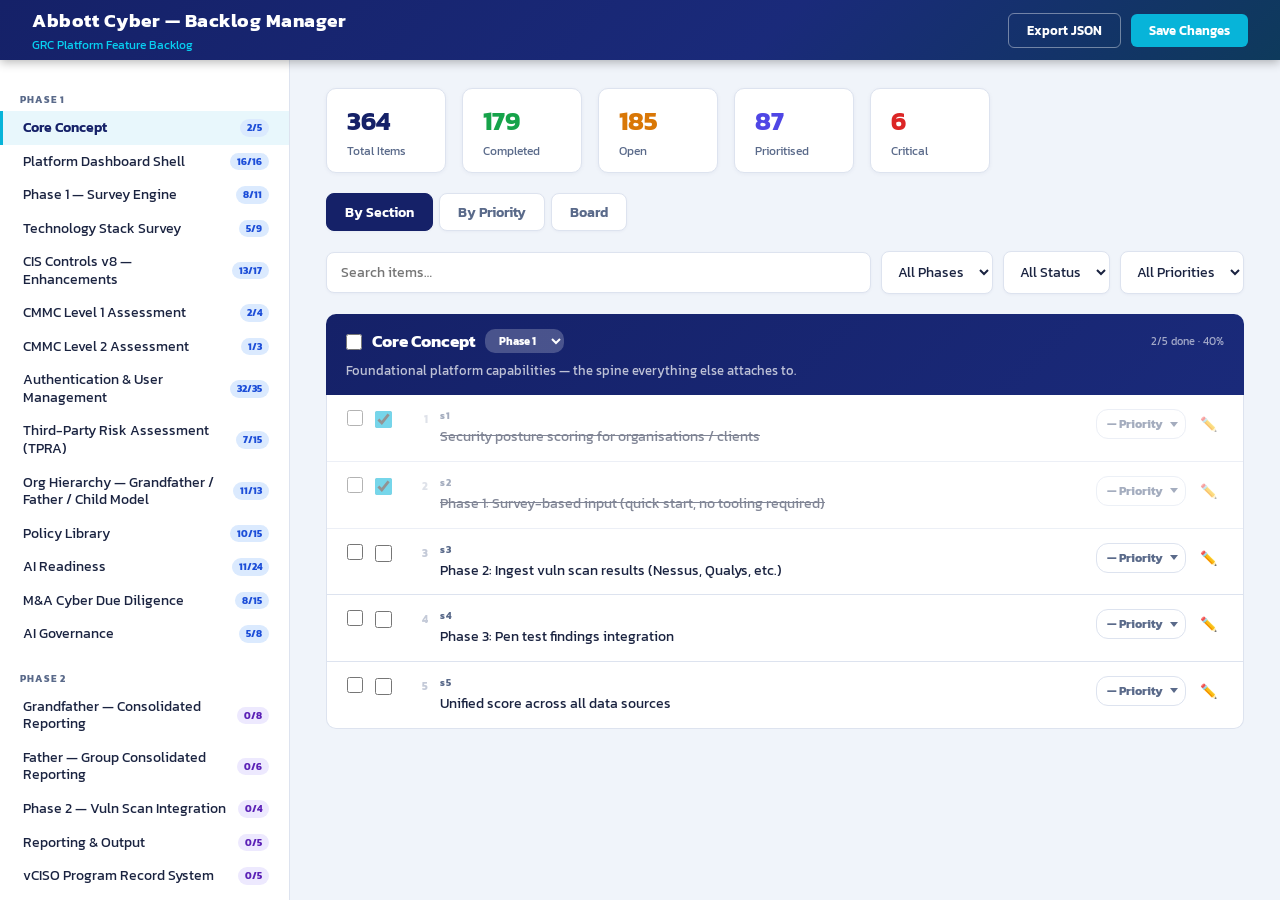
==== commit 1f35d16c: "chore: backlog manager — item index numbers + editable priority arrows - Item rows now show sequenti" ====
--- a/backlog-manager.html
+++ b/backlog-manager.html
@@ -197,9 +197,21 @@
 
   .item-controls { display: flex; gap: 8px; align-items: center; flex-shrink: 0; margin-top: 1px; }
 
+  /* INDEX NUMBER */
+  .item-num {
+    font-size: 11px;
+    color: #c4cad8;
+    font-weight: 700;
+    min-width: 24px;
+    text-align: right;
+    flex-shrink: 0;
+    padding-top: 3px;
+    user-select: none;
+  }
+
   /* PRIORITY BADGE */
   .priority-select {
-    padding: 5px 10px;
+    padding: 5px 22px 5px 10px;
     border-radius: 12px;
     font-family: 'Kanit', sans-serif;
     font-size: 12px;
@@ -209,13 +221,19 @@
     background: #fff;
     color: var(--muted);
     transition: all .12s;
+    appearance: none;
+    -webkit-appearance: none;
+    background-image: url("data:image/svg+xml,%3Csvg xmlns='http://www.w3.org/2000/svg' width='10' height='6' viewBox='0 0 10 6'%3E%3Cpath d='M0 0l5 6 5-6z' fill='%235a6a8a'/%3E%3C/svg%3E");
+    background-repeat: no-repeat;
+    background-position: right 7px center;
+    background-size: 8px 5px;
   }
   .priority-select:focus { outline: none; }
-  .priority-select.p-critical { background: #fef2f2; border-color: var(--red); color: var(--red); }
-  .priority-select.p-high { background: #fff7ed; border-color: #ea580c; color: #ea580c; }
-  .priority-select.p-medium { background: #fffbeb; border-color: var(--amber); color: var(--amber); }
-  .priority-select.p-low { background: #f0fdf4; border-color: var(--green); color: var(--green); }
-  .priority-select.p-none { background: #fff; border-color: var(--border); color: var(--muted); }
+  .priority-select.p-critical { background-color: #fef2f2; border-color: var(--red); color: var(--red); background-image: url("data:image/svg+xml,%3Csvg xmlns='http://www.w3.org/2000/svg' width='10' height='6' viewBox='0 0 10 6'%3E%3Cpath d='M0 0l5 6 5-6z' fill='%23dc2626'/%3E%3C/svg%3E"); }
+  .priority-select.p-high { background-color: #fff7ed; border-color: #ea580c; color: #ea580c; background-image: url("data:image/svg+xml,%3Csvg xmlns='http://www.w3.org/2000/svg' width='10' height='6' viewBox='0 0 10 6'%3E%3Cpath d='M0 0l5 6 5-6z' fill='%23ea580c'/%3E%3C/svg%3E"); }
+  .priority-select.p-medium { background-color: #fffbeb; border-color: var(--amber); color: var(--amber); background-image: url("data:image/svg+xml,%3Csvg xmlns='http://www.w3.org/2000/svg' width='10' height='6' viewBox='0 0 10 6'%3E%3Cpath d='M0 0l5 6 5-6z' fill='%23d97706'/%3E%3C/svg%3E"); }
+  .priority-select.p-low { background-color: #f0fdf4; border-color: var(--green); color: var(--green); background-image: url("data:image/svg+xml,%3Csvg xmlns='http://www.w3.org/2000/svg' width='10' height='6' viewBox='0 0 10 6'%3E%3Cpath d='M0 0l5 6 5-6z' fill='%2316a34a'/%3E%3C/svg%3E"); }
+  .priority-select.p-none { background-color: #fff; border-color: var(--border); color: var(--muted); }
 
   /* EDIT INLINE */
   .item-text-edit {
@@ -695,14 +713,14 @@
         </div>` : ''}
     </div>
     <div class="items-container">`;
-  for (const item of items) {
-    html += renderItem(item, sec);
+  for (let i = 0; i < items.length; i++) {
+    html += renderItem(items[i], sec, i + 1);
   }
   html += `</div>`;
   return html;
 }
 
-function renderItem(item, sec) {
+function renderItem(item, sec, idx) {
   const pClass = item.priority ? PRIORITY_CLASS[item.priority] || 'p-none' : 'p-none';
   const doneClass = item.done ? 'done-row' : '';
   const selClass = selectedItemIds.has(item.id) ? 'sel-row' : '';
@@ -734,6 +752,7 @@
         onchange="toggleSelectItem('${item.id}', this.checked)" title="Select item">
       <input type="checkbox" class="item-check" ${item.done ? 'checked' : ''}
         onchange="toggleDone('${item.id}', this.checked)" title="Mark done">
+      ${idx ? `<div class="item-num">${idx}</div>` : ''}
       <div class="item-body">
         <div class="item-id">${item.id}</div>
         ${textHtml}
@@ -776,8 +795,8 @@
         <span class="pg-count">${entries.length} item${entries.length !== 1 ? 's' : ''}</span>
       </div>
       <div class="items-container">`;
-    for (const { item, sec } of entries) {
-      html += renderItem(item, sec);
+    for (let i = 0; i < entries.length; i++) {
+      html += renderItem(entries[i].item, entries[i].sec, i + 1);
     }
     html += `</div></div>`;
   }
